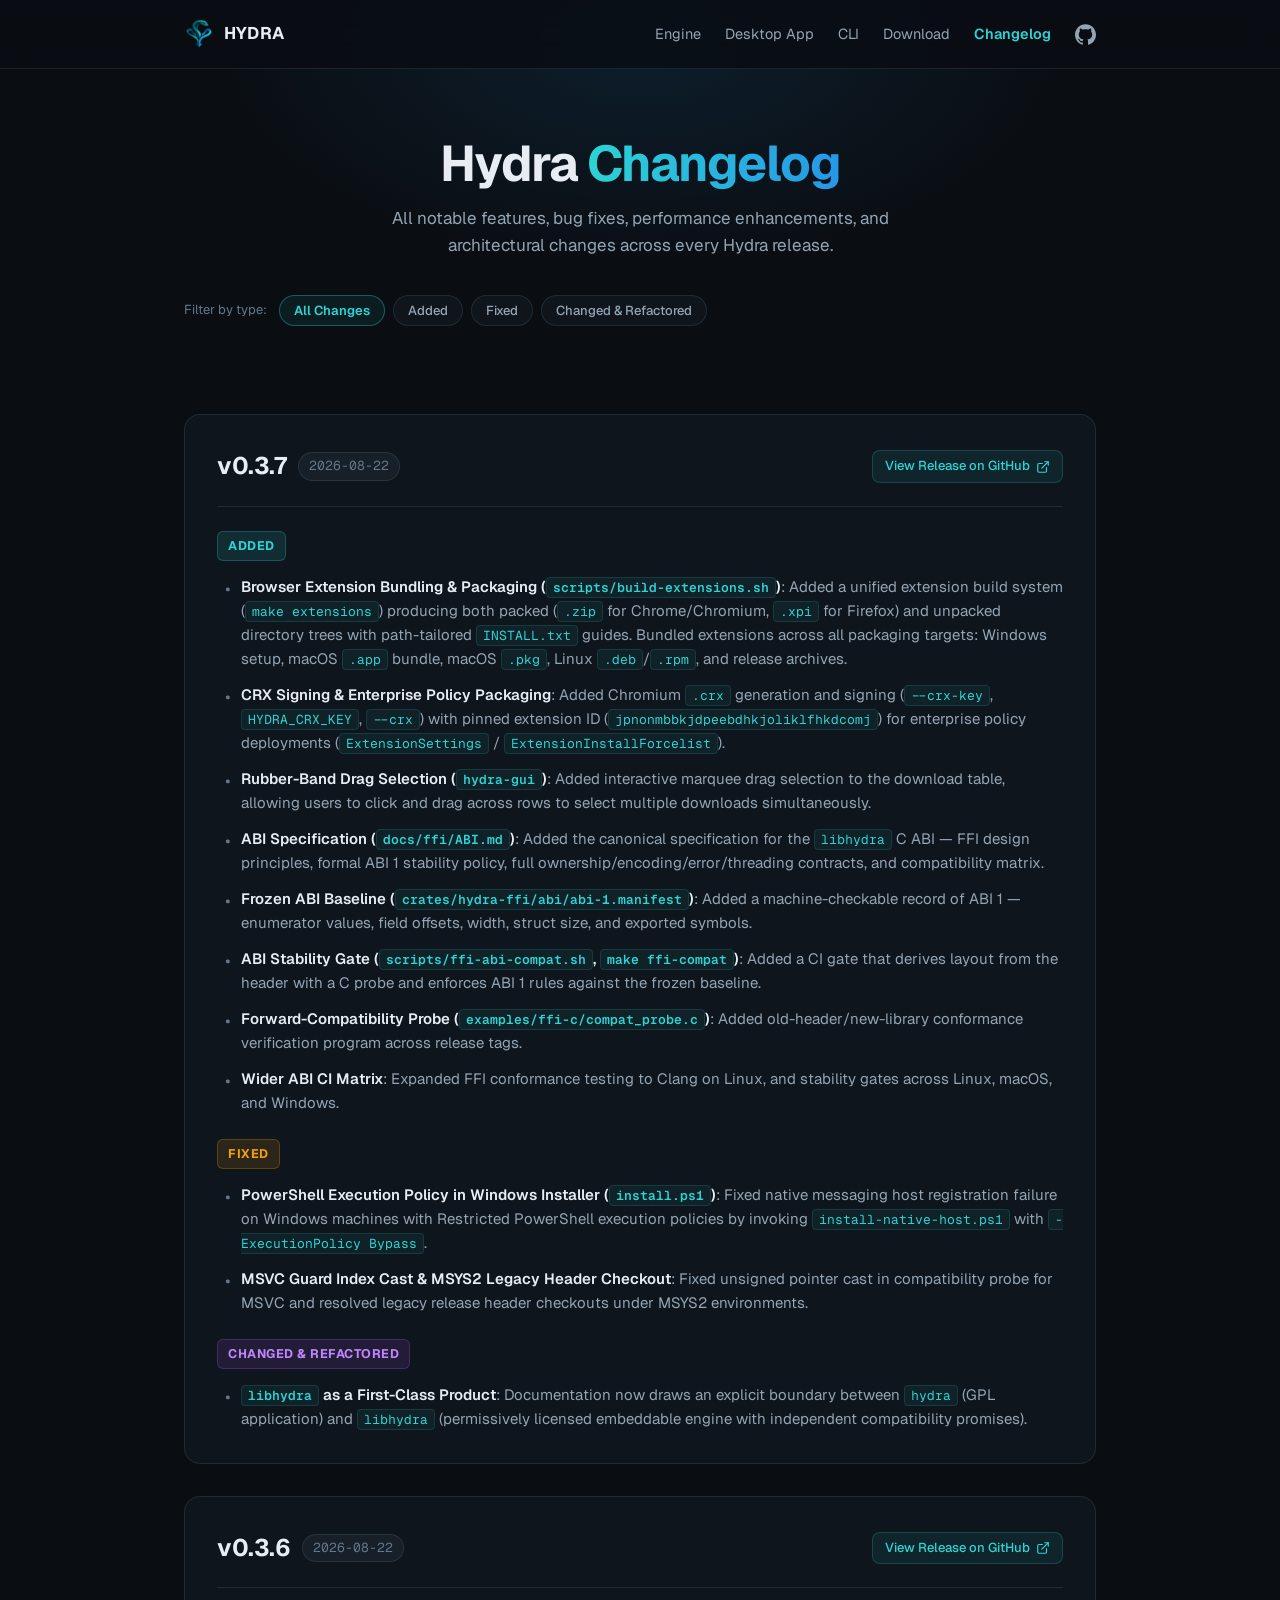
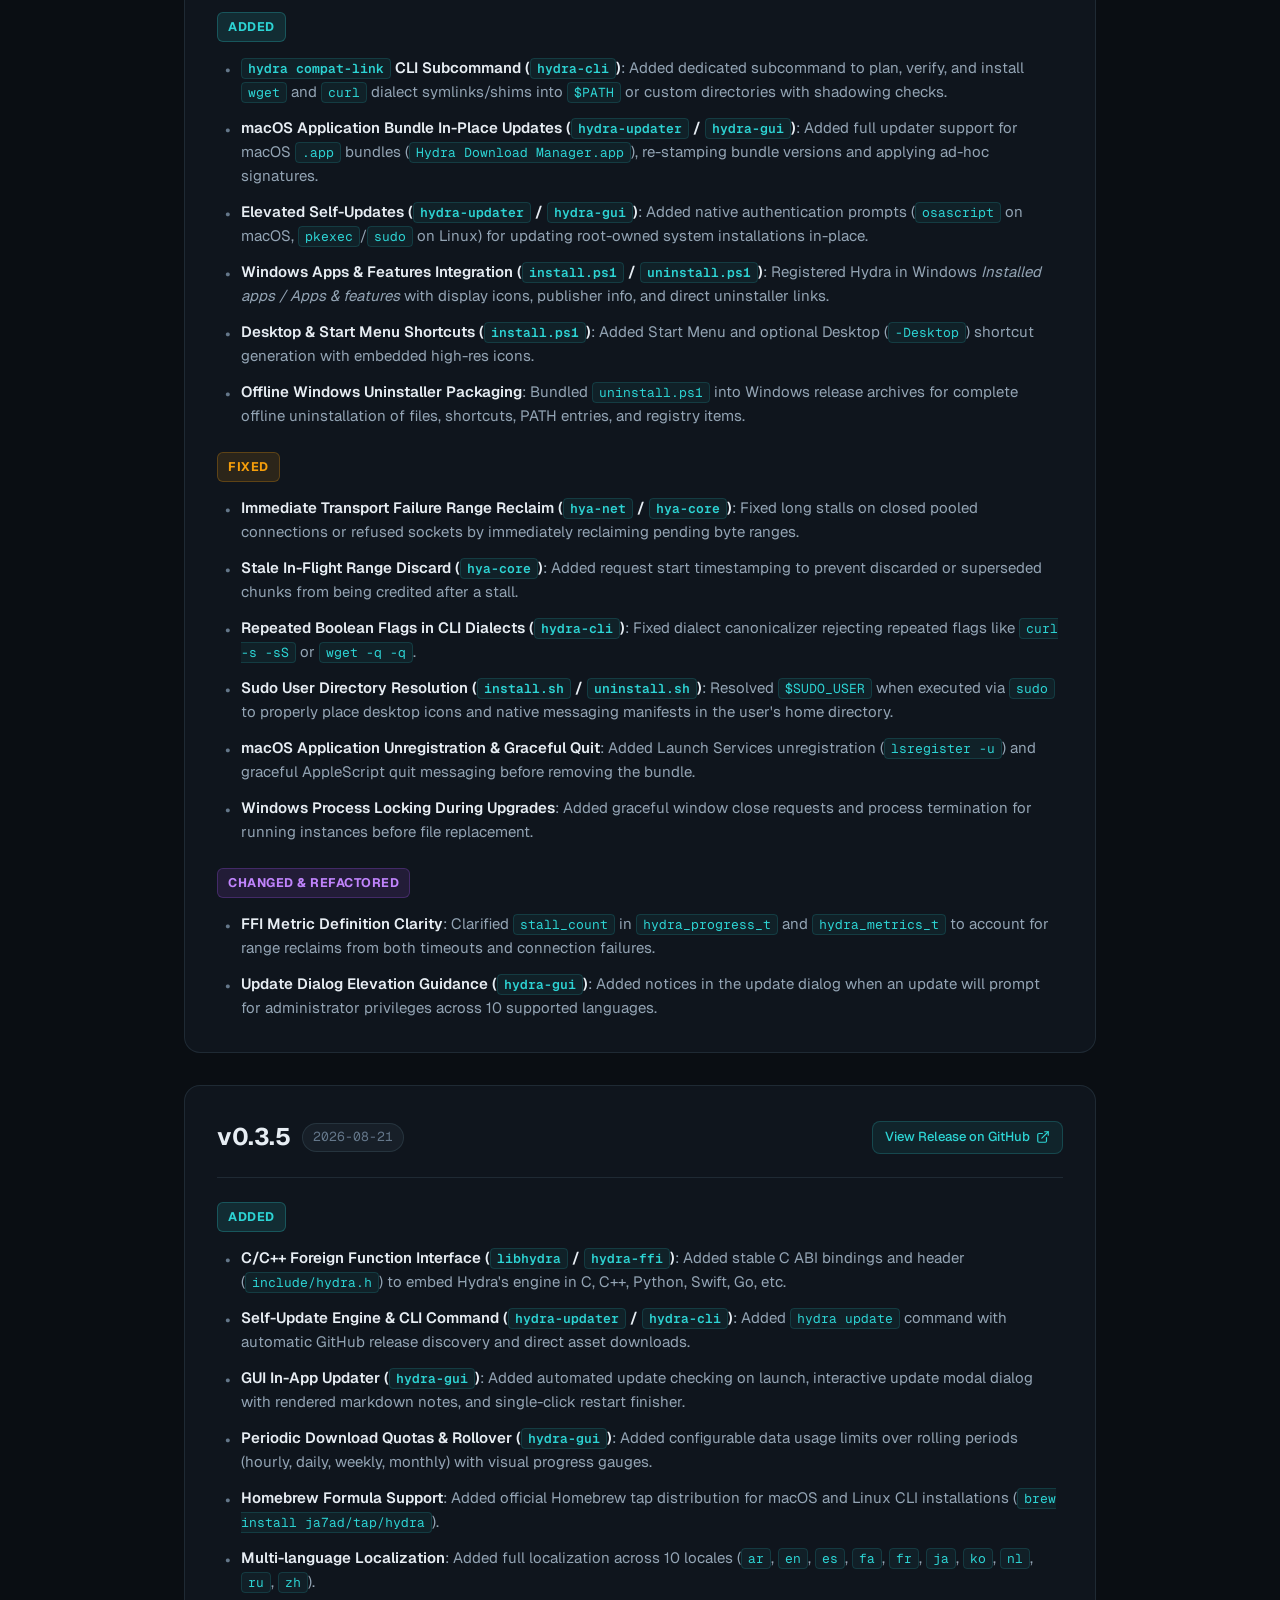
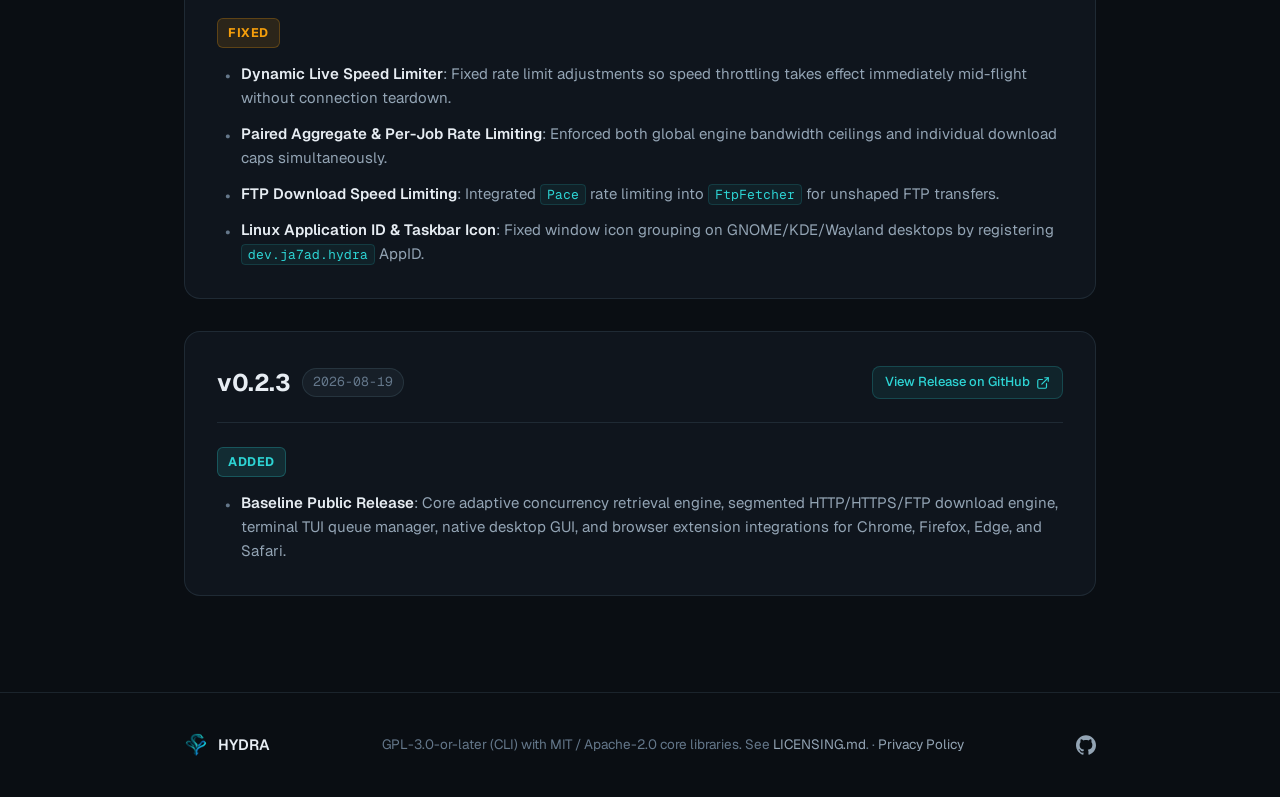
==== docs/changelog.html @ 1445d7db "feat(docs): add interactive changelog page and enhance download experience" ====
<!DOCTYPE html>
<html lang="en">
<head>
<meta charset="UTF-8">
<meta name="viewport" content="width=device-width, initial-scale=1.0">
<title>Changelog — Hydra</title>
<meta name="description" content="All notable changes, new features, bug fixes, and improvements across every Hydra release.">
<link rel="icon" type="image/png" href="logo.png">
<link rel="preconnect" href="https://fonts.googleapis.com">
<link rel="preconnect" href="https://fonts.gstatic.com" crossorigin>
<link href="https://fonts.googleapis.com/css2?family=Geist:wght@400;500;600;700&family=Geist+Mono:wght@400;500&display=swap" rel="stylesheet">
<style>
  :root {
    --bg: #0a0e13;
    --bg-raised: #0f151d;
    --line: rgba(148, 197, 222, 0.12);
    --line-strong: rgba(148, 197, 222, 0.22);
    --text: #e7edf3;
    --text-dim: #93a4b4;
    --text-faint: #64778a;
    --accent: #2dd4d4;
    --accent-ink: #06282e;
    --grad: linear-gradient(100deg, #2dd4d4, #2596e8);
    --radius: 16px;
    --font-sans: "Geist", system-ui, -apple-system, "Segoe UI", sans-serif;
    --font-mono: "Geist Mono", ui-monospace, "SF Mono", Menlo, monospace;
  }

  * { margin: 0; padding: 0; box-sizing: border-box; }
  html { scroll-behavior: smooth; }

  body {
    background: var(--bg);
    color: var(--text);
    font-family: var(--font-sans);
    font-size: 16px;
    line-height: 1.6;
    -webkit-font-smoothing: antialiased;
    overflow-x: hidden;
  }

  a { color: inherit; text-decoration: none; }

  .wrap { max-width: 960px; margin: 0 auto; padding: 0 24px; }

  /* Navigation Header */
  .nav {
    position: fixed; top: 0; left: 0; right: 0; z-index: 40;
    background: rgba(10, 14, 19, 0.85);
    backdrop-filter: blur(14px); -webkit-backdrop-filter: blur(14px);
    border-bottom: 1px solid var(--line);
  }
  .nav-inner {
    height: 68px; display: flex; align-items: center; justify-content: space-between;
  }
  .brand { display: flex; align-items: center; gap: 10px; font-weight: 700; font-size: 17px; letter-spacing: 0.01em; }
  .brand img { width: 30px; height: 30px; }
  .nav-links { display: flex; align-items: center; gap: 24px; font-size: 14.5px; color: var(--text-dim); }
  .nav-links a { transition: color 0.15s ease; }
  .nav-links a:hover, .nav-links a.active { color: var(--text); }
  .nav-links a.active { color: var(--accent); font-weight: 600; }
  .nav-gh { display: inline-flex; align-items: center; }
  .nav-gh svg { width: 21px; height: 21px; }

  /* Hero Section */
  .hero-section {
    padding: 136px 0 48px;
    position: relative;
    text-align: center;
  }
  .hero-section::before {
    content: ""; position: absolute; inset: 0; z-index: -1;
    background: radial-gradient(600px 320px at 50% 10%, rgba(37, 150, 232, 0.12), transparent 70%);
  }
  .hero-section h1 {
    font-size: clamp(34px, 4vw, 50px); font-weight: 700; letter-spacing: -0.03em; line-height: 1.1;
  }
  .hero-section h1 .grad {
    background: var(--grad);
    -webkit-background-clip: text; background-clip: text; color: transparent;
  }
  .hero-section p {
    margin-top: 14px; font-size: 17px; color: var(--text-dim); max-width: 54ch; margin-left: auto; margin-right: auto;
  }

  /* Search & Filter Toolbar */
  .toolbar {
    margin: 36px 0 40px; display: flex; flex-direction: column; gap: 16px;
  }
  .search-wrap { position: relative; width: 100%; }
  .search-wrap svg {
    position: absolute; left: 16px; top: 50%; transform: translateY(-50%);
    width: 18px; height: 18px; color: var(--text-faint); pointer-events: none;
  }
  .search-input {
    width: 100%; background: var(--bg-raised); border: 1px solid var(--line);
    border-radius: 12px; padding: 13px 16px 13px 46px; font-family: var(--font-sans);
    font-size: 15px; color: var(--text); outline: none;
    transition: border-color 0.2s ease, box-shadow 0.2s ease;
  }
  .search-input:focus {
    border-color: rgba(45, 212, 212, 0.4);
    box-shadow: 0 0 20px rgba(45, 212, 212, 0.12);
  }
  .search-input::placeholder { color: var(--text-faint); }

  .filter-row { display: flex; gap: 8px; flex-wrap: wrap; align-items: center; }
  .filter-label { font-size: 13px; color: var(--text-faint); margin-right: 4px; }
  .filter-chip {
    font-family: var(--font-sans); font-size: 13px; font-weight: 500;
    color: var(--text-dim); background: rgba(148, 197, 222, 0.04);
    border: 1px solid var(--line); border-radius: 999px; padding: 6px 14px;
    cursor: pointer; transition: all 0.15s ease;
  }
  .filter-chip:hover { color: var(--text); border-color: var(--line-strong); }
  .filter-chip.active {
    color: var(--accent); border-color: rgba(45, 212, 212, 0.35);
    background: rgba(45, 212, 212, 0.08); font-weight: 600;
  }

  /* Release Cards */
  .releases-list { display: flex; flex-direction: column; gap: 32px; padding-bottom: 96px; }

  .release-card {
    border: 1px solid var(--line); border-radius: var(--radius);
    background: var(--bg-raised); padding: 32px;
    transition: border-color 0.2s ease, box-shadow 0.2s ease;
  }
  .release-card:hover { border-color: var(--line-strong); }

  .release-header {
    display: flex; align-items: center; justify-content: space-between;
    gap: 16px; flex-wrap: wrap; padding-bottom: 20px;
    border-bottom: 1px solid var(--line);
  }
  .release-title-group { display: flex; align-items: center; gap: 12px; }
  .release-version {
    font-size: 24px; font-weight: 700; letter-spacing: -0.02em; color: var(--text);
  }
  .release-date {
    font-family: var(--font-mono); font-size: 13px; color: var(--text-faint);
    background: rgba(148, 197, 222, 0.06); border: 1px solid var(--line);
    padding: 3px 10px; border-radius: 999px;
  }
  .release-actions { display: flex; align-items: center; gap: 10px; }
  .release-link {
    display: inline-flex; align-items: center; gap: 6px;
    font-size: 13px; font-weight: 500; color: var(--accent);
    background: rgba(45, 212, 212, 0.08); border: 1px solid rgba(45, 212, 212, 0.2);
    padding: 5px 12px; border-radius: 8px; transition: all 0.15s ease;
  }
  .release-link:hover { background: rgba(45, 212, 212, 0.15); border-color: rgba(45, 212, 212, 0.35); }
  .release-link svg { width: 14px; height: 14px; }

  /* Sections inside a release */
  .change-section { margin-top: 24px; }
  .section-badge {
    display: inline-flex; align-items: center; gap: 6px;
    font-size: 12.5px; font-weight: 700; text-transform: uppercase;
    letter-spacing: 0.04em; padding: 4px 10px; border-radius: 6px; margin-bottom: 14px;
  }
  .section-badge.added {
    background: rgba(45, 212, 212, 0.12); color: #2dd4d4; border: 1px solid rgba(45, 212, 212, 0.25);
  }
  .section-badge.fixed {
    background: rgba(245, 158, 11, 0.12); color: #f59e0b; border: 1px solid rgba(245, 158, 11, 0.25);
  }
  .section-badge.changed {
    background: rgba(168, 85, 247, 0.12); color: #c084fc; border: 1px solid rgba(168, 85, 247, 0.25);
  }

  .change-list { list-style: none; display: flex; flex-direction: column; gap: 12px; padding-left: 4px; }
  .change-item {
    position: relative; padding-left: 20px; font-size: 15px; color: var(--text-dim); line-height: 1.6;
  }
  .change-item::before {
    content: "•"; position: absolute; left: 4px; top: 0; color: var(--text-faint); font-size: 18px;
  }
  .change-item strong { color: var(--text); font-weight: 600; }
  .change-item code {
    font-family: var(--font-mono); font-size: 13px; color: var(--accent);
    background: rgba(45, 212, 212, 0.06); border: 1px solid rgba(45, 212, 212, 0.15);
    padding: 1px 6px; border-radius: 4px;
  }

  /* Empty state */
  .no-results {
    display: none; text-align: center; padding: 64px 20px;
    border: 1px dashed var(--line-strong); border-radius: var(--radius);
    color: var(--text-dim);
  }
  .no-results p { margin-top: 8px; font-size: 14.5px; color: var(--text-faint); }

  /* Footer */
  footer { border-top: 1px solid var(--line); padding: 40px 0; }
  .foot {
    display: flex; align-items: center; justify-content: space-between;
    gap: 20px; flex-wrap: wrap;
  }
  .foot-brand { display: flex; align-items: center; gap: 10px; font-weight: 600; font-size: 15px; }
  .foot-brand img { width: 24px; height: 24px; }
  .foot p { font-size: 13.5px; color: var(--text-faint); }
  .foot p a { color: var(--text-dim); }
  .foot p a:hover { color: var(--accent); }
  .foot-social { display: flex; gap: 14px; }
  .foot-social a { color: var(--text-dim); display: inline-flex; transition: color 0.15s ease; }
  .foot-social a:hover { color: var(--text); }
  .foot-social svg { width: 20px; height: 20px; }

  @media (max-width: 768px) {
    .hero-section { padding: 110px 0 36px; }
    .release-card { padding: 24px 18px; }
    .release-header { align-items: flex-start; }
    .nav-links .nav-hide-sm { display: none; }
  }
</style>
</head>
<body>

<nav class="nav">
  <div class="wrap nav-inner">
    <a class="brand" href="index.html">
      <img src="logo.png" alt="Hydra logo" width="30" height="30">
      HYDRA
    </a>
    <div class="nav-links">
      <a href="index.html#engine" class="nav-hide-sm">Engine</a>
      <a href="index.html#app" class="nav-hide-sm">Desktop App</a>
      <a href="index.html#cli" class="nav-hide-sm">CLI</a>
      <a href="index.html#download">Download</a>
      <a href="changelog.html" class="active">Changelog</a>
      <a class="nav-gh" href="https://github.com/ja7ad/hydra" aria-label="Hydra on GitHub">
        <svg viewBox="0 0 24 24" fill="currentColor" aria-hidden="true"><path d="M12 .297c-6.63 0-12 5.373-12 12 0 5.303 3.438 9.8 8.205 11.385.6.113.82-.258.82-.577 0-.285-.01-1.04-.015-2.04-3.338.724-4.042-1.61-4.042-1.61C4.422 18.07 3.633 17.7 3.633 17.7c-1.087-.744.084-.729.084-.729 1.205.084 1.838 1.236 1.838 1.236 1.07 1.835 2.809 1.305 3.495.998.108-.776.417-1.305.76-1.605-2.665-.3-5.466-1.332-5.466-5.93 0-1.31.465-2.38 1.235-3.22-.135-.303-.54-1.523.105-3.176 0 0 1.005-.322 3.3 1.23.96-.267 1.98-.399 3-.405 1.02.006 2.04.138 3 .405 2.28-1.552 3.285-1.23 3.285-1.23.645 1.653.24 2.873.12 3.176.765.84 1.23 1.91 1.23 3.22 0 4.61-2.805 5.625-5.475 5.92.42.36.81 1.096.81 2.22 0 1.606-.015 2.896-.015 3.286 0 .315.21.69.825.57C20.565 22.092 24 17.592 24 12.297c0-6.627-5.373-12-12-12"/></svg>
      </a>
    </div>
  </div>
</nav>

<div class="wrap">
  <section class="hero-section">
    <h1>Hydra <span class="grad">Changelog</span></h1>
    <p>All notable features, bug fixes, performance enhancements, and architectural changes across every Hydra release.</p>

    <div class="toolbar">
      <div class="filter-row">
        <span class="filter-label">Filter by type:</span>
        <button class="filter-chip active" data-type="all">All Changes</button>
        <button class="filter-chip" data-type="added">Added</button>
        <button class="filter-chip" data-type="fixed">Fixed</button>
        <button class="filter-chip" data-type="changed">Changed &amp; Refactored</button>
      </div>
    </div>
  </section>

  <main class="releases-list" id="releases-container">
    <!-- Version 0.3.7 -->
    <article class="release-card" id="v0.3.7" data-version="0.3.7">
      <div class="release-header">
        <div class="release-title-group">
          <h2 class="release-version">v0.3.7</h2>
          <span class="release-date">2026-08-22</span>
        </div>
        <div class="release-actions">
          <a class="release-link" href="https://github.com/ja7ad/hydra/releases/tag/v0.3.7" target="_blank" rel="noopener">
            View Release on GitHub
            <svg viewBox="0 0 24 24" fill="none" stroke="currentColor" stroke-width="2" stroke-linecap="round" stroke-linejoin="round"><path d="M18 13v6a2 2 0 0 1-2 2H5a2 2 0 0 1-2-2V8a2 2 0 0 1 2-2h6"/><polyline points="15 3 21 3 21 9"/><line x1="10" y1="14" x2="21" y2="3"/></svg>
          </a>
        </div>
      </div>

      <div class="change-section" data-category="added">
        <span class="section-badge added">Added</span>
        <ul class="change-list">
          <li class="change-item"><strong>Browser Extension Bundling &amp; Packaging (<code>scripts/build-extensions.sh</code>)</strong>: Added a unified extension build system (<code>make extensions</code>) producing both packed (<code>.zip</code> for Chrome/Chromium, <code>.xpi</code> for Firefox) and unpacked directory trees with path-tailored <code>INSTALL.txt</code> guides. Bundled extensions across all packaging targets: Windows setup, macOS <code>.app</code> bundle, macOS <code>.pkg</code>, Linux <code>.deb</code>/<code>.rpm</code>, and release archives.</li>
          <li class="change-item"><strong>CRX Signing &amp; Enterprise Policy Packaging</strong>: Added Chromium <code>.crx</code> generation and signing (<code>--crx-key</code>, <code>HYDRA_CRX_KEY</code>, <code>--crx</code>) with pinned extension ID (<code>jpnonmbbkjdpeebdhkjoliklfhkdcomj</code>) for enterprise policy deployments (<code>ExtensionSettings</code> / <code>ExtensionInstallForcelist</code>).</li>
          <li class="change-item"><strong>Rubber-Band Drag Selection (<code>hydra-gui</code>)</strong>: Added interactive marquee drag selection to the download table, allowing users to click and drag across rows to select multiple downloads simultaneously.</li>
          <li class="change-item"><strong>ABI Specification (<code>docs/ffi/ABI.md</code>)</strong>: Added the canonical specification for the <code>libhydra</code> C ABI — FFI design principles, formal ABI 1 stability policy, full ownership/encoding/error/threading contracts, and compatibility matrix.</li>
          <li class="change-item"><strong>Frozen ABI Baseline (<code>crates/hydra-ffi/abi/abi-1.manifest</code>)</strong>: Added a machine-checkable record of ABI 1 — enumerator values, field offsets, width, struct size, and exported symbols.</li>
          <li class="change-item"><strong>ABI Stability Gate (<code>scripts/ffi-abi-compat.sh</code>, <code>make ffi-compat</code>)</strong>: Added a CI gate that derives layout from the header with a C probe and enforces ABI 1 rules against the frozen baseline.</li>
          <li class="change-item"><strong>Forward-Compatibility Probe (<code>examples/ffi-c/compat_probe.c</code>)</strong>: Added old-header/new-library conformance verification program across release tags.</li>
          <li class="change-item"><strong>Wider ABI CI Matrix</strong>: Expanded FFI conformance testing to Clang on Linux, and stability gates across Linux, macOS, and Windows.</li>
        </ul>
      </div>

      <div class="change-section" data-category="fixed">
        <span class="section-badge fixed">Fixed</span>
        <ul class="change-list">
          <li class="change-item"><strong>PowerShell Execution Policy in Windows Installer (<code>install.ps1</code>)</strong>: Fixed native messaging host registration failure on Windows machines with Restricted PowerShell execution policies by invoking <code>install-native-host.ps1</code> with <code>-ExecutionPolicy Bypass</code>.</li>
          <li class="change-item"><strong>MSVC Guard Index Cast &amp; MSYS2 Legacy Header Checkout</strong>: Fixed unsigned pointer cast in compatibility probe for MSVC and resolved legacy release header checkouts under MSYS2 environments.</li>
        </ul>
      </div>

      <div class="change-section" data-category="changed">
        <span class="section-badge changed">Changed &amp; Refactored</span>
        <ul class="change-list">
          <li class="change-item"><strong><code>libhydra</code> as a First-Class Product</strong>: Documentation now draws an explicit boundary between <code>hydra</code> (GPL application) and <code>libhydra</code> (permissively licensed embeddable engine with independent compatibility promises).</li>
        </ul>
      </div>
    </article>

    <!-- Version 0.3.6 -->
    <article class="release-card" id="v0.3.6" data-version="0.3.6">
      <div class="release-header">
        <div class="release-title-group">
          <h2 class="release-version">v0.3.6</h2>
          <span class="release-date">2026-08-22</span>
        </div>
        <div class="release-actions">
          <a class="release-link" href="https://github.com/ja7ad/hydra/releases/tag/v0.3.6" target="_blank" rel="noopener">
            View Release on GitHub
            <svg viewBox="0 0 24 24" fill="none" stroke="currentColor" stroke-width="2" stroke-linecap="round" stroke-linejoin="round"><path d="M18 13v6a2 2 0 0 1-2 2H5a2 2 0 0 1-2-2V8a2 2 0 0 1 2-2h6"/><polyline points="15 3 21 3 21 9"/><line x1="10" y1="14" x2="21" y2="3"/></svg>
          </a>
        </div>
      </div>

      <div class="change-section" data-category="added">
        <span class="section-badge added">Added</span>
        <ul class="change-list">
          <li class="change-item"><strong><code>hydra compat-link</code> CLI Subcommand (<code>hydra-cli</code>)</strong>: Added dedicated subcommand to plan, verify, and install <code>wget</code> and <code>curl</code> dialect symlinks/shims into <code>$PATH</code> or custom directories with shadowing checks.</li>
          <li class="change-item"><strong>macOS Application Bundle In-Place Updates (<code>hydra-updater</code> / <code>hydra-gui</code>)</strong>: Added full updater support for macOS <code>.app</code> bundles (<code>Hydra Download Manager.app</code>), re-stamping bundle versions and applying ad-hoc signatures.</li>
          <li class="change-item"><strong>Elevated Self-Updates (<code>hydra-updater</code> / <code>hydra-gui</code>)</strong>: Added native authentication prompts (<code>osascript</code> on macOS, <code>pkexec</code>/<code>sudo</code> on Linux) for updating root-owned system installations in-place.</li>
          <li class="change-item"><strong>Windows Apps &amp; Features Integration (<code>install.ps1</code> / <code>uninstall.ps1</code>)</strong>: Registered Hydra in Windows <i>Installed apps / Apps &amp; features</i> with display icons, publisher info, and direct uninstaller links.</li>
          <li class="change-item"><strong>Desktop &amp; Start Menu Shortcuts (<code>install.ps1</code>)</strong>: Added Start Menu and optional Desktop (<code>-Desktop</code>) shortcut generation with embedded high-res icons.</li>
          <li class="change-item"><strong>Offline Windows Uninstaller Packaging</strong>: Bundled <code>uninstall.ps1</code> into Windows release archives for complete offline uninstallation of files, shortcuts, PATH entries, and registry items.</li>
        </ul>
      </div>

      <div class="change-section" data-category="fixed">
        <span class="section-badge fixed">Fixed</span>
        <ul class="change-list">
          <li class="change-item"><strong>Immediate Transport Failure Range Reclaim (<code>hya-net</code> / <code>hya-core</code>)</strong>: Fixed long stalls on closed pooled connections or refused sockets by immediately reclaiming pending byte ranges.</li>
          <li class="change-item"><strong>Stale In-Flight Range Discard (<code>hya-core</code>)</strong>: Added request start timestamping to prevent discarded or superseded chunks from being credited after a stall.</li>
          <li class="change-item"><strong>Repeated Boolean Flags in CLI Dialects (<code>hydra-cli</code>)</strong>: Fixed dialect canonicalizer rejecting repeated flags like <code>curl -s -sS</code> or <code>wget -q -q</code>.</li>
          <li class="change-item"><strong>Sudo User Directory Resolution (<code>install.sh</code> / <code>uninstall.sh</code>)</strong>: Resolved <code>$SUDO_USER</code> when executed via <code>sudo</code> to properly place desktop icons and native messaging manifests in the user's home directory.</li>
          <li class="change-item"><strong>macOS Application Unregistration &amp; Graceful Quit</strong>: Added Launch Services unregistration (<code>lsregister -u</code>) and graceful AppleScript quit messaging before removing the bundle.</li>
          <li class="change-item"><strong>Windows Process Locking During Upgrades</strong>: Added graceful window close requests and process termination for running instances before file replacement.</li>
        </ul>
      </div>

      <div class="change-section" data-category="changed">
        <span class="section-badge changed">Changed &amp; Refactored</span>
        <ul class="change-list">
          <li class="change-item"><strong>FFI Metric Definition Clarity</strong>: Clarified <code>stall_count</code> in <code>hydra_progress_t</code> and <code>hydra_metrics_t</code> to account for range reclaims from both timeouts and connection failures.</li>
          <li class="change-item"><strong>Update Dialog Elevation Guidance (<code>hydra-gui</code>)</strong>: Added notices in the update dialog when an update will prompt for administrator privileges across 10 supported languages.</li>
        </ul>
      </div>
    </article>

    <!-- Version 0.3.5 -->
    <article class="release-card" id="v0.3.5" data-version="0.3.5">
      <div class="release-header">
        <div class="release-title-group">
          <h2 class="release-version">v0.3.5</h2>
          <span class="release-date">2026-08-21</span>
        </div>
        <div class="release-actions">
          <a class="release-link" href="https://github.com/ja7ad/hydra/releases/tag/v0.3.5" target="_blank" rel="noopener">
            View Release on GitHub
            <svg viewBox="0 0 24 24" fill="none" stroke="currentColor" stroke-width="2" stroke-linecap="round" stroke-linejoin="round"><path d="M18 13v6a2 2 0 0 1-2 2H5a2 2 0 0 1-2-2V8a2 2 0 0 1 2-2h6"/><polyline points="15 3 21 3 21 9"/><line x1="10" y1="14" x2="21" y2="3"/></svg>
          </a>
        </div>
      </div>

      <div class="change-section" data-category="added">
        <span class="section-badge added">Added</span>
        <ul class="change-list">
          <li class="change-item"><strong>C/C++ Foreign Function Interface (<code>libhydra</code> / <code>hydra-ffi</code>)</strong>: Added stable C ABI bindings and header (<code>include/hydra.h</code>) to embed Hydra's engine in C, C++, Python, Swift, Go, etc.</li>
          <li class="change-item"><strong>Self-Update Engine &amp; CLI Command (<code>hydra-updater</code> / <code>hydra-cli</code>)</strong>: Added <code>hydra update</code> command with automatic GitHub release discovery and direct asset downloads.</li>
          <li class="change-item"><strong>GUI In-App Updater (<code>hydra-gui</code>)</strong>: Added automated update checking on launch, interactive update modal dialog with rendered markdown notes, and single-click restart finisher.</li>
          <li class="change-item"><strong>Periodic Download Quotas &amp; Rollover (<code>hydra-gui</code>)</strong>: Added configurable data usage limits over rolling periods (hourly, daily, weekly, monthly) with visual progress gauges.</li>
          <li class="change-item"><strong>Homebrew Formula Support</strong>: Added official Homebrew tap distribution for macOS and Linux CLI installations (<code>brew install ja7ad/tap/hydra</code>).</li>
          <li class="change-item"><strong>Multi-language Localization</strong>: Added full localization across 10 locales (<code>ar</code>, <code>en</code>, <code>es</code>, <code>fa</code>, <code>fr</code>, <code>ja</code>, <code>ko</code>, <code>nl</code>, <code>ru</code>, <code>zh</code>).</li>
        </ul>
      </div>

      <div class="change-section" data-category="fixed">
        <span class="section-badge fixed">Fixed</span>
        <ul class="change-list">
          <li class="change-item"><strong>Dynamic Live Speed Limiter</strong>: Fixed rate limit adjustments so speed throttling takes effect immediately mid-flight without connection teardown.</li>
          <li class="change-item"><strong>Paired Aggregate &amp; Per-Job Rate Limiting</strong>: Enforced both global engine bandwidth ceilings and individual download caps simultaneously.</li>
          <li class="change-item"><strong>FTP Download Speed Limiting</strong>: Integrated <code>Pace</code> rate limiting into <code>FtpFetcher</code> for unshaped FTP transfers.</li>
          <li class="change-item"><strong>Linux Application ID &amp; Taskbar Icon</strong>: Fixed window icon grouping on GNOME/KDE/Wayland desktops by registering <code>dev.ja7ad.hydra</code> AppID.</li>
        </ul>
      </div>
    </article>

    <!-- Version 0.2.3 -->
    <article class="release-card" id="v0.2.3" data-version="0.2.3">
      <div class="release-header">
        <div class="release-title-group">
          <h2 class="release-version">v0.2.3</h2>
          <span class="release-date">2026-08-19</span>
        </div>
        <div class="release-actions">
          <a class="release-link" href="https://github.com/ja7ad/hydra/releases/tag/v0.2.3" target="_blank" rel="noopener">
            View Release on GitHub
            <svg viewBox="0 0 24 24" fill="none" stroke="currentColor" stroke-width="2" stroke-linecap="round" stroke-linejoin="round"><path d="M18 13v6a2 2 0 0 1-2 2H5a2 2 0 0 1-2-2V8a2 2 0 0 1 2-2h6"/><polyline points="15 3 21 3 21 9"/><line x1="10" y1="14" x2="21" y2="3"/></svg>
          </a>
        </div>
      </div>

      <div class="change-section" data-category="added">
        <span class="section-badge added">Added</span>
        <ul class="change-list">
          <li class="change-item"><strong>Baseline Public Release</strong>: Core adaptive concurrency retrieval engine, segmented HTTP/HTTPS/FTP download engine, terminal TUI queue manager, native desktop GUI, and browser extension integrations for Chrome, Firefox, Edge, and Safari.</li>
        </ul>
      </div>
    </article>

    <div class="no-results" id="no-results">
      <h3>No matching changes found</h3>
      <p>Try adjusting your search query or type filter.</p>
    </div>
  </main>
</div>

<footer>
  <div class="wrap foot">
    <a class="foot-brand" href="index.html">
      <img src="logo.png" alt="" width="24" height="24">
      HYDRA
    </a>
    <p>GPL-3.0-or-later (CLI) with MIT / Apache-2.0 core libraries. See <a href="https://github.com/ja7ad/hydra/blob/main/LICENSING.md">LICENSING.md</a>. · <a href="privacy.html">Privacy Policy</a></p>
    <div class="foot-social">
      <a href="https://github.com/ja7ad/hydra" aria-label="Hydra on GitHub">
        <svg viewBox="0 0 24 24" fill="currentColor" aria-hidden="true"><path d="M12 .297c-6.63 0-12 5.373-12 12 0 5.303 3.438 9.8 8.205 11.385.6.113.82-.258.82-.577 0-.285-.01-1.04-.015-2.04-3.338.724-4.042-1.61-4.042-1.61C4.422 18.07 3.633 17.7 3.633 17.7c-1.087-.744.084-.729.084-.729 1.205.084 1.838 1.236 1.838 1.236 1.07 1.835 2.809 1.305 3.495.998.108-.776.417-1.305.76-1.605-2.665-.3-5.466-1.332-5.466-5.93 0-1.31.465-2.38 1.235-3.22-.135-.303-.54-1.523.105-3.176 0 0 1.005-.322 3.3 1.23.96-.267 1.98-.399 3-.405 1.02.006 2.04.138 3 .405 2.28-1.552 3.285-1.23 3.285-1.23.645 1.653.24 2.873.12 3.176.765.84 1.23 1.91 1.23 3.22 0 4.61-2.805 5.625-5.475 5.92.42.36.81 1.096.81 2.22 0 1.606-.015 2.896-.015 3.286 0 .315.21.69.825.57C20.565 22.092 24 17.592 24 12.297c0-6.627-5.373-12-12-12"/></svg>
      </a>
    </div>
  </div>
</footer>

<script>
  // Category Filtering
  (() => {
    const filterChips = document.querySelectorAll(".filter-chip");
    const cards = document.querySelectorAll(".release-card");
    const noResults = document.getElementById("no-results");

    filterChips.forEach(chip => {
      chip.addEventListener("click", () => {
        filterChips.forEach(c => c.classList.remove("active"));
        chip.classList.add("active");
        const type = chip.dataset.type;
        let visibleCount = 0;

        cards.forEach(card => {
          const sections = card.querySelectorAll(".change-section");
          let hasVisibleSection = false;

          sections.forEach(s => {
            if (type === "all" || s.dataset.category === type) {
              s.style.display = "";
              hasVisibleSection = true;
            } else {
              s.style.display = "none";
            }
          });

          if (hasVisibleSection) {
            card.style.display = "";
            visibleCount++;
          } else {
            card.style.display = "none";
          }
        });

        if (noResults) {
          noResults.style.display = visibleCount === 0 ? "block" : "none";
        }
      });
    });
  })();

  // Optional: Dynamic Markdown fetch if served over HTTP/HTTPS
  (async () => {
    try {
      const res = await fetch("../CHANGELOG.md");
      if (!res.ok) return;
      const text = await res.text();
    } catch (_) { }
  })();
</script>

</body>
</html>
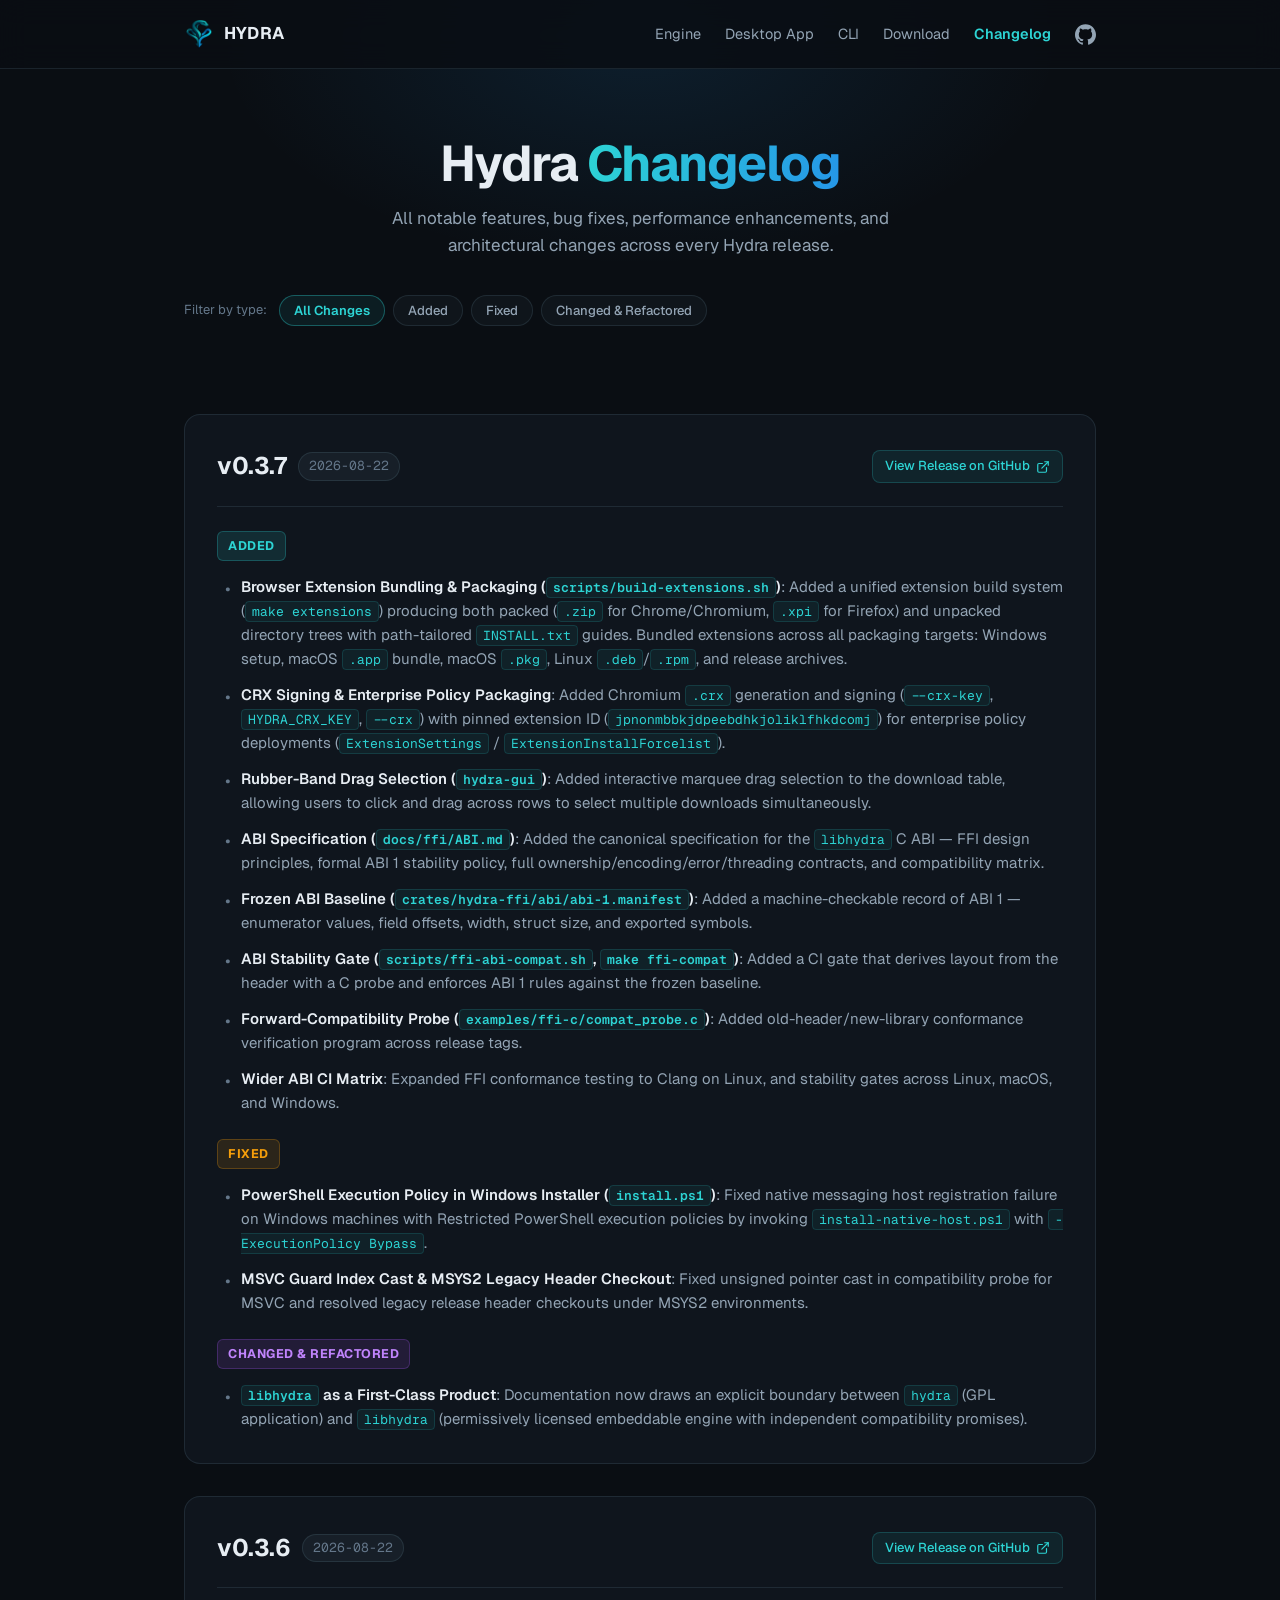
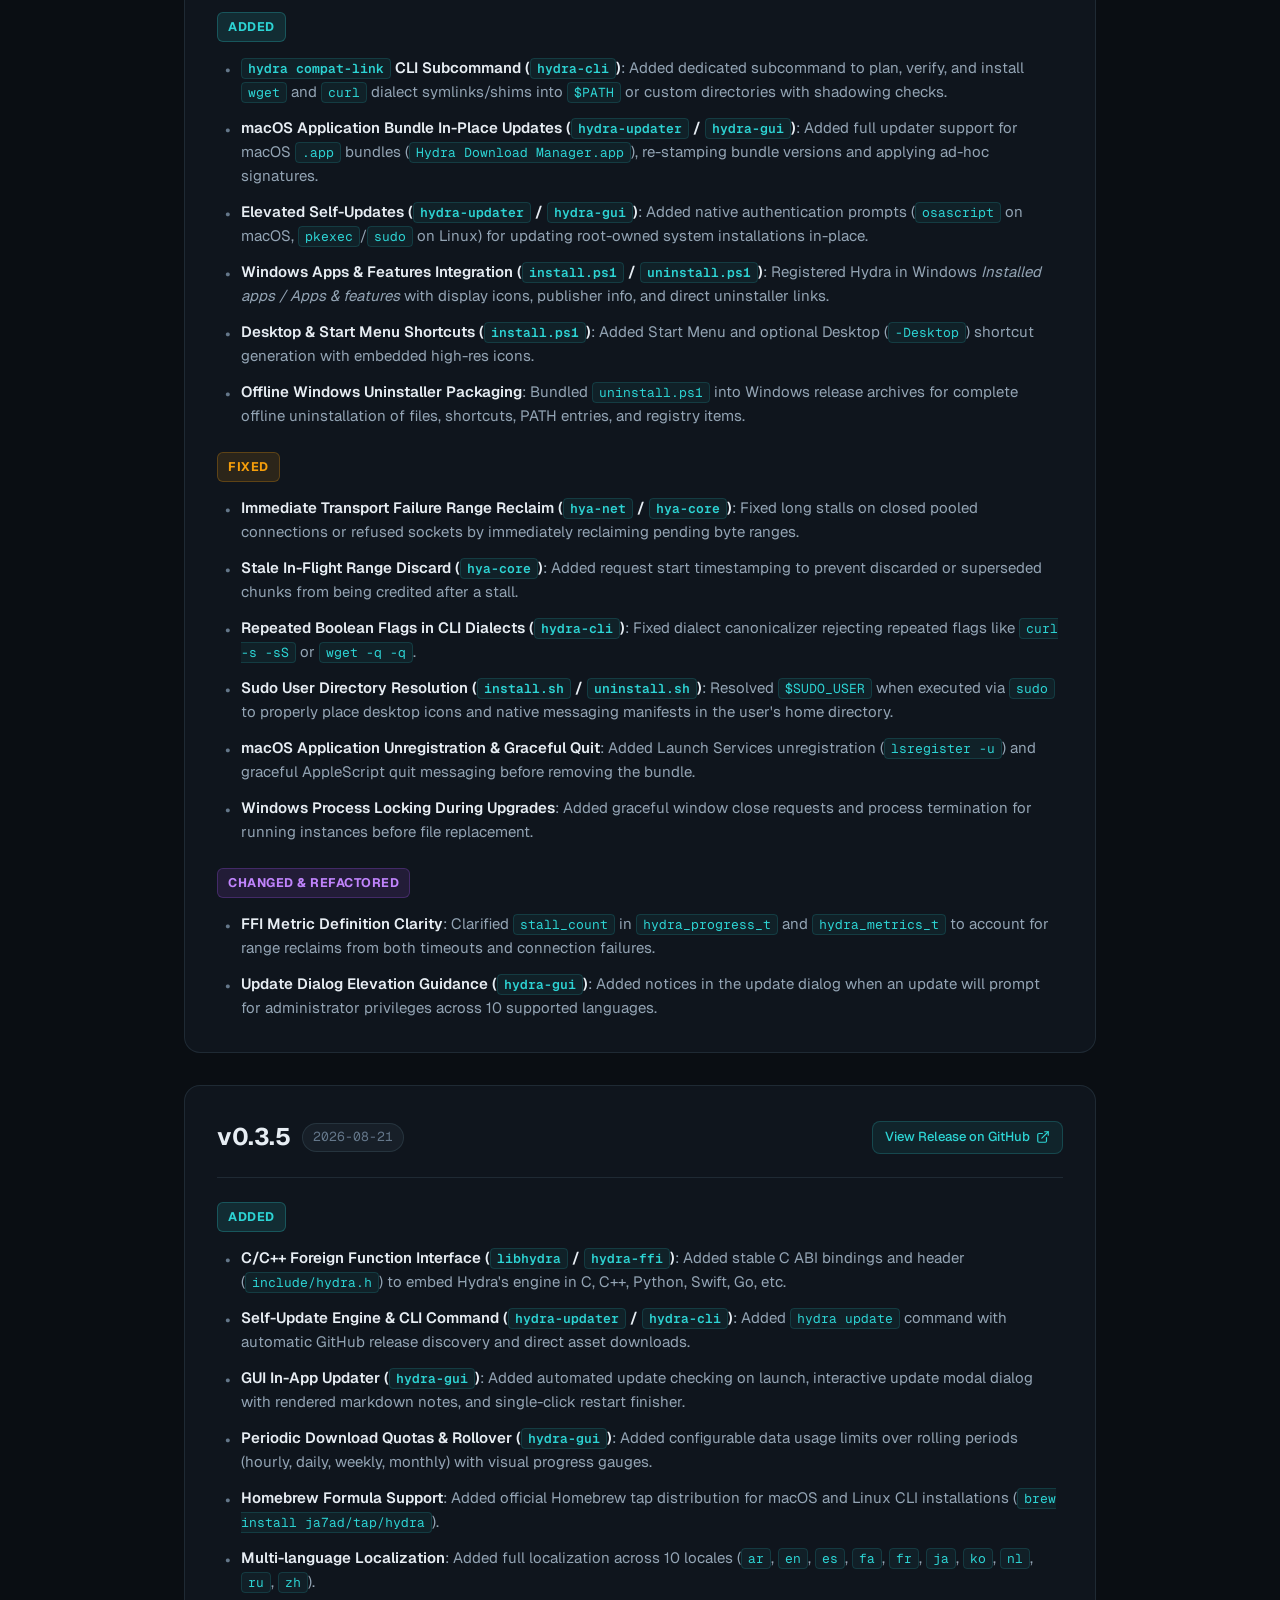
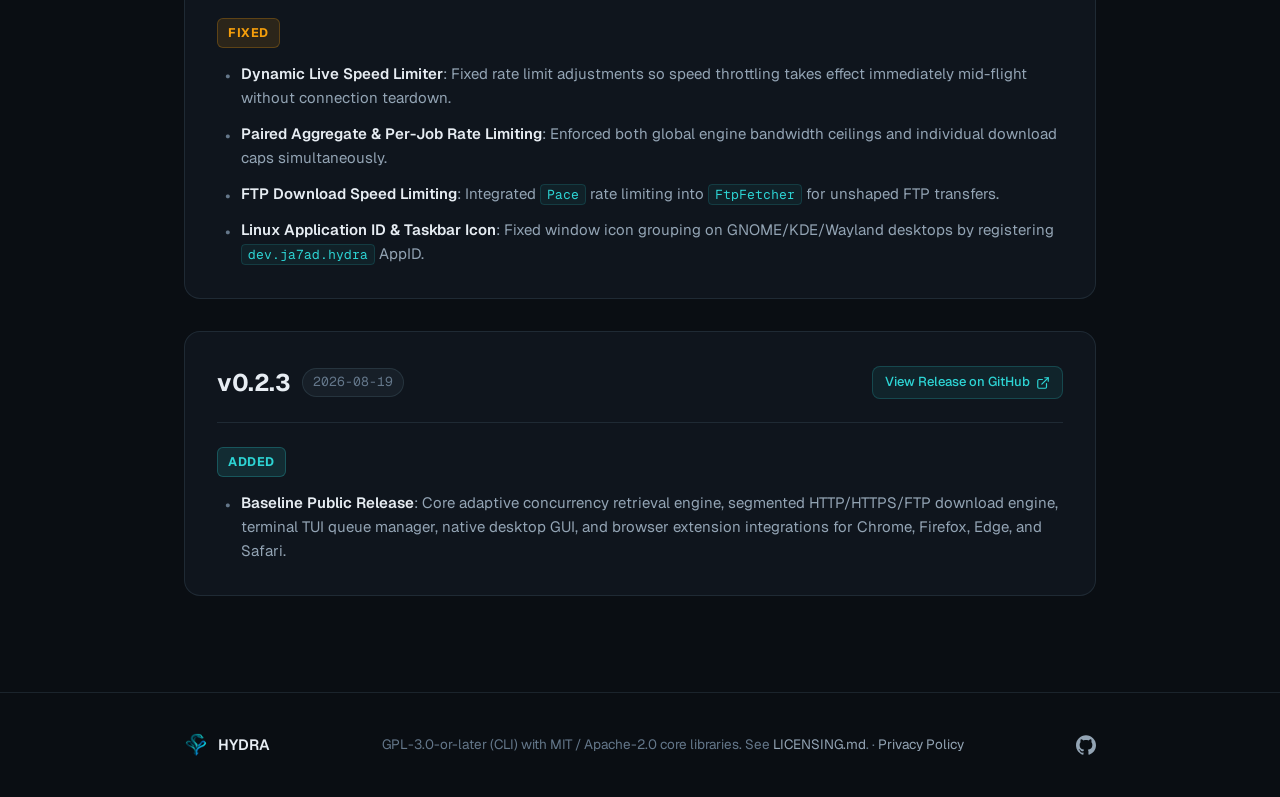
==== commit d3d3242b: "docs: update SEO metadata, sitemap and robots.txt" ====
--- a/docs/changelog.html
+++ b/docs/changelog.html
@@ -3,9 +3,16 @@
 <head>
 <meta charset="UTF-8">
 <meta name="viewport" content="width=device-width, initial-scale=1.0">
-<title>Changelog — Hydra</title>
-<meta name="description" content="All notable changes, new features, bug fixes, and improvements across every Hydra release.">
+<title>Changelog — Hydra Download Manager (HDM)</title>
+<meta name="description" content="All notable changes, new features, bug fixes, and improvements across every Hydra Download Manager (HDM) release.">
+<link rel="canonical" href="https://hydra.javad.dev/changelog.html">
 <link rel="icon" type="image/png" href="logo.png">
+<meta property="og:title" content="Changelog — Hydra Download Manager (HDM)">
+<meta property="og:description" content="All notable changes, new features, bug fixes, and improvements across every Hydra Download Manager (HDM) release.">
+<meta property="og:image" content="https://hydra.javad.dev/img/screenshot.jpg">
+<meta property="og:url" content="https://hydra.javad.dev/changelog.html">
+<meta property="og:type" content="website">
+<meta property="og:site_name" content="Hydra Download Manager">
 <link rel="preconnect" href="https://fonts.googleapis.com">
 <link rel="preconnect" href="https://fonts.gstatic.com" crossorigin>
 <link href="https://fonts.googleapis.com/css2?family=Geist:wght@400;500;600;700&family=Geist+Mono:wght@400;500&display=swap" rel="stylesheet">
@@ -62,6 +69,24 @@
   .nav-gh { display: inline-flex; align-items: center; }
   .nav-gh svg { width: 21px; height: 21px; }
 
+  .nav-toggle {
+    display: none;
+    background: transparent;
+    border: 1px solid var(--line);
+    border-radius: 8px;
+    color: var(--text);
+    padding: 6px;
+    cursor: pointer;
+    align-items: center;
+    justify-content: center;
+    transition: background 0.15s ease, border-color 0.15s ease;
+  }
+  .nav-toggle:hover {
+    background: rgba(148, 197, 222, 0.08);
+    border-color: var(--line-strong);
+  }
+  .nav-toggle svg { width: 22px; height: 22px; }
+
   /* Hero Section */
   .hero-section {
     padding: 136px 0 48px;
@@ -208,10 +233,53 @@
   .foot-social svg { width: 20px; height: 20px; }
 
   @media (max-width: 768px) {
+    .nav-toggle { display: flex; }
+    .nav-links {
+      display: none;
+      position: absolute;
+      top: 68px;
+      left: 0;
+      right: 0;
+      background: rgba(10, 14, 19, 0.96);
+      backdrop-filter: blur(20px);
+      -webkit-backdrop-filter: blur(20px);
+      border-bottom: 1px solid var(--line-strong);
+      flex-direction: column;
+      align-items: stretch;
+      padding: 16px 24px 24px;
+      gap: 12px;
+      box-shadow: 0 20px 40px rgba(0, 0, 0, 0.6);
+    }
+    .nav-links.open { display: flex; }
+    .nav-links a {
+      font-size: 15.5px;
+      padding: 10px 0;
+      border-bottom: 1px solid rgba(148, 197, 222, 0.08);
+      display: flex;
+      align-items: center;
+      justify-content: space-between;
+    }
+    .nav-links a:last-child { border-bottom: none; }
+    .nav-gh { justify-content: flex-start; gap: 8px; }
+    .nav-gh::after { content: "GitHub Repository"; font-weight: 500; font-size: 15px; }
+
     .hero-section { padding: 110px 0 36px; }
+    .hero-section h1 { font-size: clamp(28px, 7vw, 42px); }
     .release-card { padding: 24px 18px; }
-    .release-header { align-items: flex-start; }
-    .nav-links .nav-hide-sm { display: none; }
+    .release-header { flex-direction: column; align-items: flex-start; gap: 12px; }
+    .release-actions { width: 100%; }
+    .release-link { width: 100%; justify-content: center; padding: 8px 14px; }
+    .change-item { font-size: 14px; word-break: break-word; overflow-wrap: anywhere; }
+    .change-item code { word-break: break-all; }
+  }
+
+  @media (max-width: 540px) {
+    .wrap { padding: 0 16px; }
+    .toolbar { margin: 24px 0 28px; }
+    .filter-row { gap: 6px; }
+    .filter-chip { padding: 5px 10px; font-size: 12px; }
+    .release-version { font-size: 20px; }
+    .release-date { font-size: 12px; }
   }
 </style>
 </head>
@@ -223,16 +291,22 @@
       <img src="logo.png" alt="Hydra logo" width="30" height="30">
       HYDRA
     </a>
-    <div class="nav-links">
-      <a href="index.html#engine" class="nav-hide-sm">Engine</a>
-      <a href="index.html#app" class="nav-hide-sm">Desktop App</a>
-      <a href="index.html#cli" class="nav-hide-sm">CLI</a>
+    <div class="nav-links" id="nav-links">
+      <a href="index.html#engine">Engine</a>
+      <a href="index.html#app">Desktop App</a>
+      <a href="index.html#cli">CLI</a>
       <a href="index.html#download">Download</a>
       <a href="changelog.html" class="active">Changelog</a>
       <a class="nav-gh" href="https://github.com/ja7ad/hydra" aria-label="Hydra on GitHub">
         <svg viewBox="0 0 24 24" fill="currentColor" aria-hidden="true"><path d="M12 .297c-6.63 0-12 5.373-12 12 0 5.303 3.438 9.8 8.205 11.385.6.113.82-.258.82-.577 0-.285-.01-1.04-.015-2.04-3.338.724-4.042-1.61-4.042-1.61C4.422 18.07 3.633 17.7 3.633 17.7c-1.087-.744.084-.729.084-.729 1.205.084 1.838 1.236 1.838 1.236 1.07 1.835 2.809 1.305 3.495.998.108-.776.417-1.305.76-1.605-2.665-.3-5.466-1.332-5.466-5.93 0-1.31.465-2.38 1.235-3.22-.135-.303-.54-1.523.105-3.176 0 0 1.005-.322 3.3 1.23.96-.267 1.98-.399 3-.405 1.02.006 2.04.138 3 .405 2.28-1.552 3.285-1.23 3.285-1.23.645 1.653.24 2.873.12 3.176.765.84 1.23 1.91 1.23 3.22 0 4.61-2.805 5.625-5.475 5.92.42.36.81 1.096.81 2.22 0 1.606-.015 2.896-.015 3.286 0 .315.21.69.825.57C20.565 22.092 24 17.592 24 12.297c0-6.627-5.373-12-12-12"/></svg>
       </a>
     </div>
+    <button class="nav-toggle" id="nav-toggle" aria-label="Toggle navigation menu" aria-expanded="false">
+      <svg viewBox="0 0 24 24" fill="none" stroke="currentColor" stroke-width="2" stroke-linecap="round" stroke-linejoin="round" aria-hidden="true">
+        <path id="nav-toggle-icon-open" d="M4 6h16M4 12h16M4 18h16"/>
+        <path id="nav-toggle-icon-close" d="M18 6L6 18M6 6l12 12" style="display:none;"/>
+      </svg>
+    </button>
   </div>
 </nav>
 
@@ -430,54 +504,237 @@
 </footer>
 
 <script>
-  // Category Filtering
-  (() => {
-    const filterChips = document.querySelectorAll(".filter-chip");
-    const cards = document.querySelectorAll(".release-card");
-    const noResults = document.getElementById("no-results");
-
-    filterChips.forEach(chip => {
-      chip.addEventListener("click", () => {
-        filterChips.forEach(c => c.classList.remove("active"));
-        chip.classList.add("active");
-        const type = chip.dataset.type;
-        let visibleCount = 0;
-
-        cards.forEach(card => {
-          const sections = card.querySelectorAll(".change-section");
-          let hasVisibleSection = false;
-
-          sections.forEach(s => {
-            if (type === "all" || s.dataset.category === type) {
-              s.style.display = "";
-              hasVisibleSection = true;
-            } else {
-              s.style.display = "none";
-            }
-          });
-
-          if (hasVisibleSection) {
-            card.style.display = "";
-            visibleCount++;
-          } else {
-            card.style.display = "none";
-          }
-        });
-
-        if (noResults) {
-          noResults.style.display = visibleCount === 0 ? "block" : "none";
+  // Mobile Navigation Toggle
+  const navLinks = document.getElementById("nav-links");
+  const navToggle = document.getElementById("nav-toggle");
+  const iconOpen = document.getElementById("nav-toggle-icon-open");
+  const iconClose = document.getElementById("nav-toggle-icon-close");
+
+  if (navToggle && navLinks) {
+    navToggle.addEventListener("click", () => {
+      const isOpen = navLinks.classList.toggle("open");
+      navToggle.setAttribute("aria-expanded", isOpen ? "true" : "false");
+      if (iconOpen && iconClose) {
+        iconOpen.style.display = isOpen ? "none" : "block";
+        iconClose.style.display = isOpen ? "block" : "none";
+      }
+    });
+
+    navLinks.querySelectorAll("a").forEach((link) => {
+      link.addEventListener("click", () => {
+        navLinks.classList.remove("open");
+        navToggle.setAttribute("aria-expanded", "false");
+        if (iconOpen && iconClose) {
+          iconOpen.style.display = "block";
+          iconClose.style.display = "none";
         }
       });
     });
-  })();
-
-  // Optional: Dynamic Markdown fetch if served over HTTP/HTTPS
+  }
+
+  // Active Category Filter State & Filter Logic
+  let activeFilterType = "all";
+
+  function applyCategoryFilter(type) {
+    activeFilterType = type;
+    const cards = document.querySelectorAll(".release-card");
+    const noResults = document.getElementById("no-results");
+    let visibleCount = 0;
+
+    cards.forEach(card => {
+      const sections = card.querySelectorAll(".change-section");
+      let hasVisibleSection = false;
+
+      sections.forEach(s => {
+        if (type === "all" || s.dataset.category === type) {
+          s.style.display = "";
+          hasVisibleSection = true;
+        } else {
+          s.style.display = "none";
+        }
+      });
+
+      if (hasVisibleSection) {
+        card.style.display = "";
+        visibleCount++;
+      } else {
+        card.style.display = "none";
+      }
+    });
+
+    if (noResults) {
+      noResults.style.display = visibleCount === 0 ? "block" : "none";
+    }
+  }
+
+  // Bind Filter Chips
+  document.querySelectorAll(".filter-chip").forEach(chip => {
+    chip.addEventListener("click", () => {
+      document.querySelectorAll(".filter-chip").forEach(c => c.classList.remove("active"));
+      chip.classList.add("active");
+      applyCategoryFilter(chip.dataset.type || "all");
+    });
+  });
+
+  // Markdown Parser for GitHub CHANGELOG.md
+  function parseMarkdownChangelog(mdText) {
+    const releases = [];
+    const lines = mdText.split(/\r?\n/);
+
+    let currentRelease = null;
+    let currentSection = null;
+
+    for (let i = 0; i < lines.length; i++) {
+      const line = lines[i].trim();
+      if (!line) continue;
+
+      // Version header: ## [0.3.7] - 2026-08-22
+      const verMatch = line.match(/^##\s+\[(.*?)\](?:\s*-\s*(.*))?$/);
+      if (verMatch) {
+        if (currentRelease) {
+          if (currentSection && currentSection.items.length > 0) {
+            currentRelease.sections.push(currentSection);
+            currentSection = null;
+          }
+          releases.push(currentRelease);
+        }
+        currentRelease = {
+          version: verMatch[1],
+          date: verMatch[2] ? verMatch[2].trim() : "",
+          sections: []
+        };
+        continue;
+      }
+
+      // Section header: ### Added / ### Fixed / ### Changed & Refactored
+      const secMatch = line.match(/^###\s+(.*)$/);
+      if (secMatch && currentRelease) {
+        if (currentSection && currentSection.items.length > 0) {
+          currentRelease.sections.push(currentSection);
+        }
+        const rawTitle = secMatch[1].trim();
+        let category = "changed";
+        if (/added/i.test(rawTitle)) category = "added";
+        else if (/fixed/i.test(rawTitle)) category = "fixed";
+        else if (/changed|refactored|removed|deprecated|security/i.test(rawTitle)) category = "changed";
+
+        currentSection = {
+          title: rawTitle,
+          category: category,
+          items: []
+        };
+        continue;
+      }
+
+      // List item bullet
+      if ((line.startsWith("- ") || line.startsWith("* ")) && currentRelease && currentSection) {
+        const rawContent = line.replace(/^[-*]\s+/, "");
+        currentSection.items.push(rawContent);
+      } else if (currentRelease && currentSection && currentSection.items.length > 0 && !line.startsWith("##") && !line.startsWith("---")) {
+        // Multi-line bullet text continuation
+        currentSection.items[currentSection.items.length - 1] += " " + line;
+      }
+    }
+
+    if (currentRelease) {
+      if (currentSection && currentSection.items.length > 0) {
+        currentRelease.sections.push(currentSection);
+      }
+      releases.push(currentRelease);
+    }
+
+    return releases;
+  }
+
+  function formatMarkdownText(text) {
+    if (!text) return "";
+    let html = text
+      .replace(/&/g, "&amp;")
+      .replace(/</g, "&lt;")
+      .replace(/>/g, "&gt;");
+
+    // Inline code: `code`
+    html = html.replace(/`([^`]+)`/g, '<code>$1</code>');
+    // Bold: **text**
+    html = html.replace(/\*\*([^*]+)\*\*/g, '<strong>$1</strong>');
+    // Links: [text](url)
+    html = html.replace(/\[([^\]]+)\]\(([^)]+)\)/g, '<a href="$2" target="_blank" rel="noopener">$1</a>');
+
+    return html;
+  }
+
+  function renderReleasesHTML(releases) {
+    if (!releases || releases.length === 0) return "";
+
+    return releases.map(rel => {
+      const verTag = rel.version.startsWith("v") ? rel.version : `v${rel.version}`;
+      const cleanVer = rel.version.replace(/^v/, "");
+      const dateBadge = rel.date ? `<span class="release-date">${rel.date}</span>` : "";
+      const releaseUrl = `https://github.com/ja7ad/hydra/releases/tag/${verTag}`;
+
+      const sectionsHTML = rel.sections.map(sec => {
+        const itemsHTML = sec.items.map(item => `<li class="change-item">${formatMarkdownText(item)}</li>`).join("");
+        const badgeLabel = sec.category === "added" ? "Added" : sec.category === "fixed" ? "Fixed" : "Changed & Refactored";
+
+        return `
+          <div class="change-section" data-category="${sec.category}">
+            <span class="section-badge ${sec.category}">${badgeLabel}</span>
+            <ul class="change-list">
+              ${itemsHTML}
+            </ul>
+          </div>
+        `;
+      }).join("");
+
+      return `
+        <article class="release-card" id="${verTag}" data-version="${cleanVer}">
+          <div class="release-header">
+            <div class="release-title-group">
+              <h2 class="release-version">${verTag}</h2>
+              ${dateBadge}
+            </div>
+            <div class="release-actions">
+              <a class="release-link" href="${releaseUrl}" target="_blank" rel="noopener">
+                View Release on GitHub
+                <svg viewBox="0 0 24 24" fill="none" stroke="currentColor" stroke-width="2" stroke-linecap="round" stroke-linejoin="round"><path d="M18 13v6a2 2 0 0 1-2 2H5a2 2 0 0 1-2-2V8a2 2 0 0 1 2-2h6"/><polyline points="15 3 21 3 21 9"/><line x1="10" y1="14" x2="21" y2="3"/></svg>
+              </a>
+            </div>
+          </div>
+          ${sectionsHTML}
+        </article>
+      `;
+    }).join("") + `
+      <div class="no-results" id="no-results">
+        <h3>No matching changes found</h3>
+        <p>Try adjusting your search query or type filter.</p>
+      </div>
+    `;
+  }
+
+  // Load and Parse CHANGELOG.md dynamically
   (async () => {
+    const container = document.getElementById("releases-container");
+    if (!container) return;
+
+    const REMOTE_URL = "https://raw.githubusercontent.com/ja7ad/hydra/refs/heads/main/CHANGELOG.md";
+    const LOCAL_URL = "../CHANGELOG.md";
+
     try {
-      const res = await fetch("../CHANGELOG.md");
-      if (!res.ok) return;
+      let res = await fetch(REMOTE_URL);
+      if (!res.ok) {
+        res = await fetch(LOCAL_URL);
+      }
+      if (!res.ok) throw new Error(`HTTP ${res.status}`);
+
       const text = await res.text();
-    } catch (_) { }
+      const parsedReleases = parseMarkdownChangelog(text);
+      if (parsedReleases && parsedReleases.length > 0) {
+        container.innerHTML = renderReleasesHTML(parsedReleases);
+        applyCategoryFilter(activeFilterType);
+      }
+    } catch (err) {
+      console.warn("Could not fetch raw CHANGELOG.md dynamically, rendering fallback static content:", err);
+    }
   })();
 </script>
 
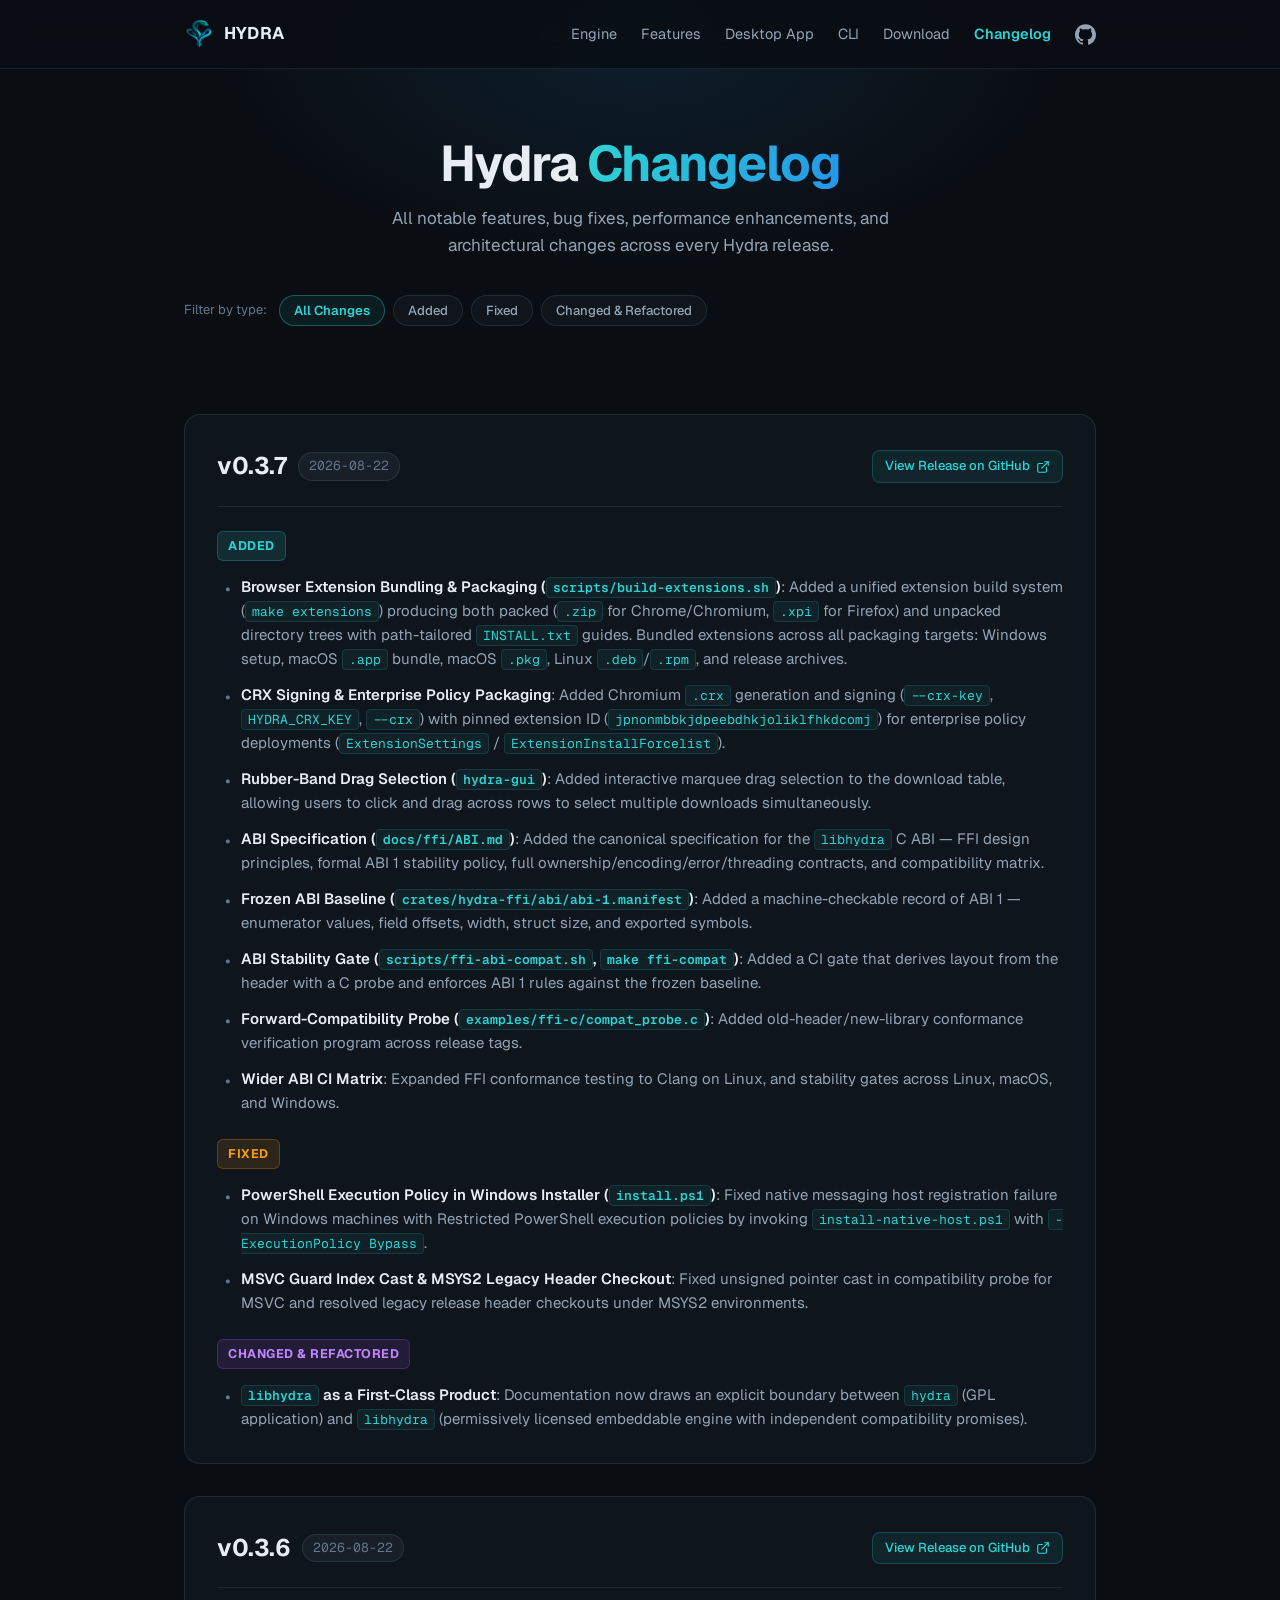
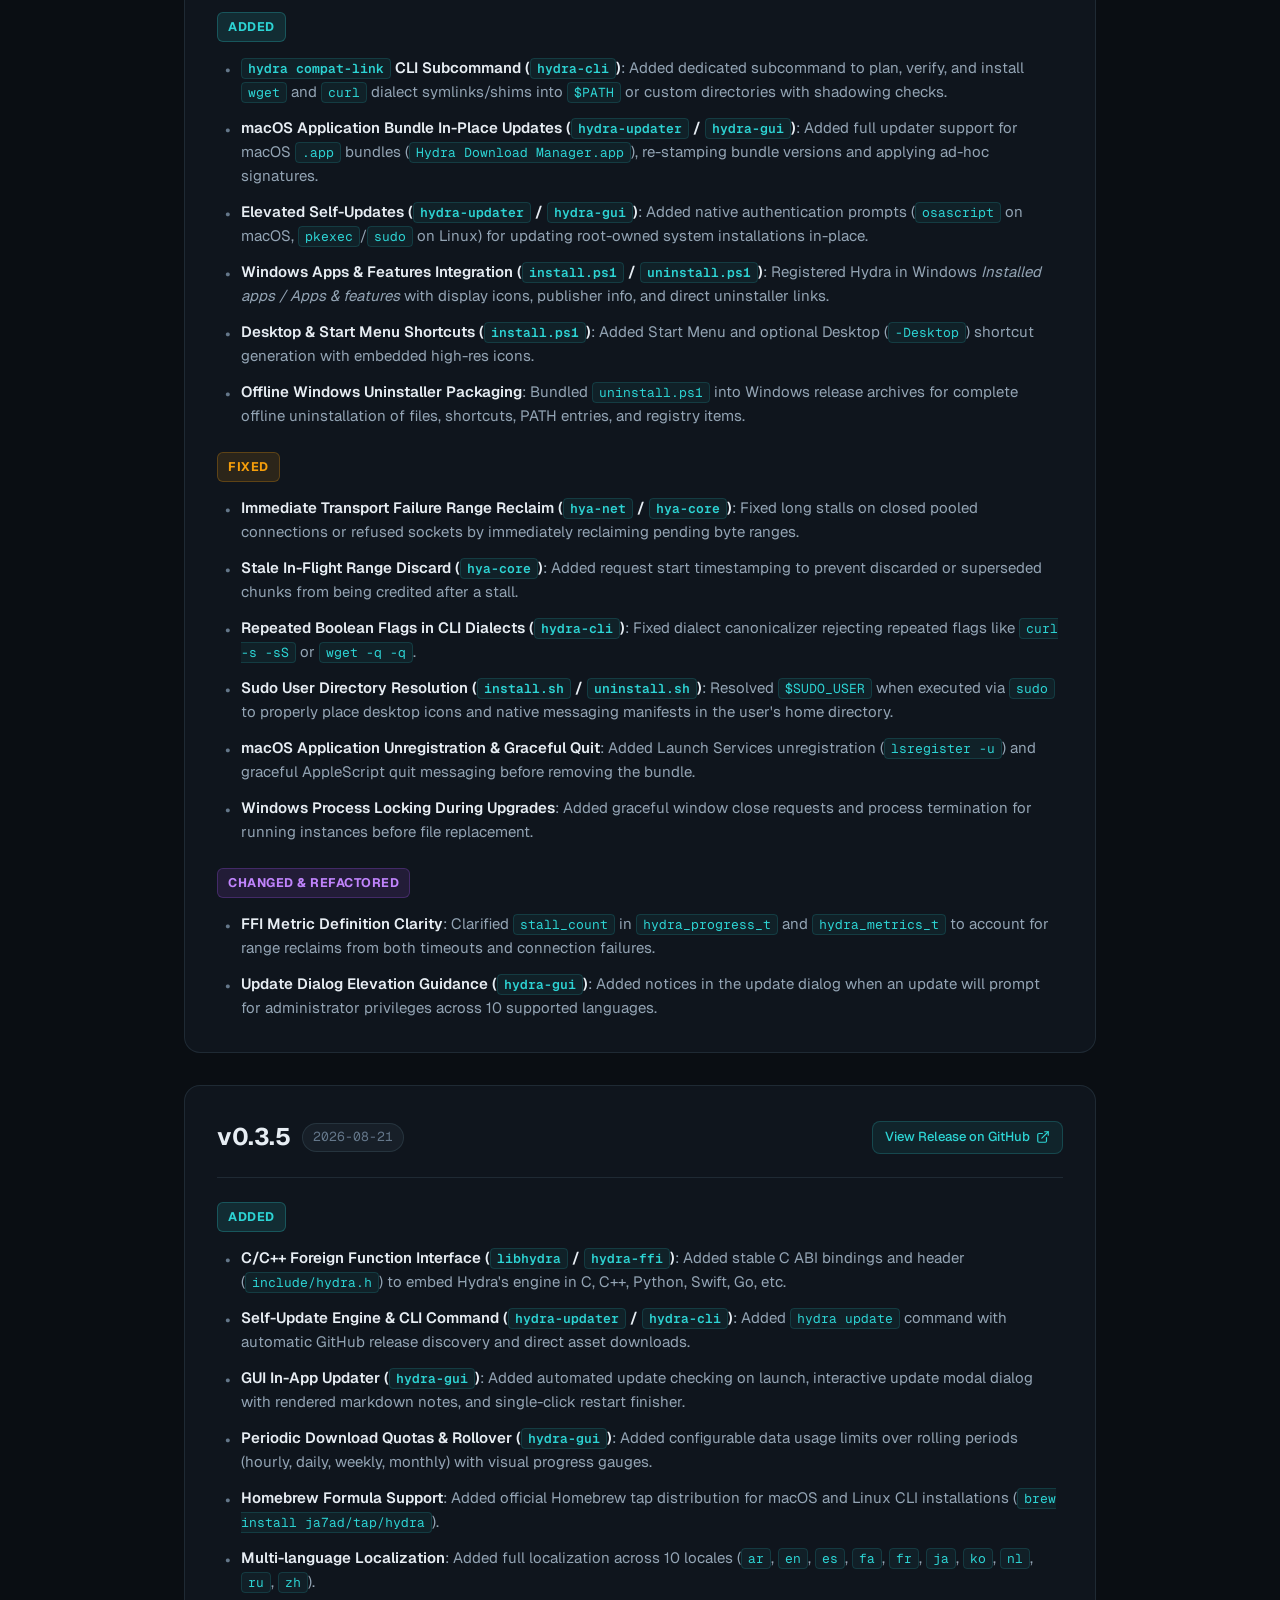
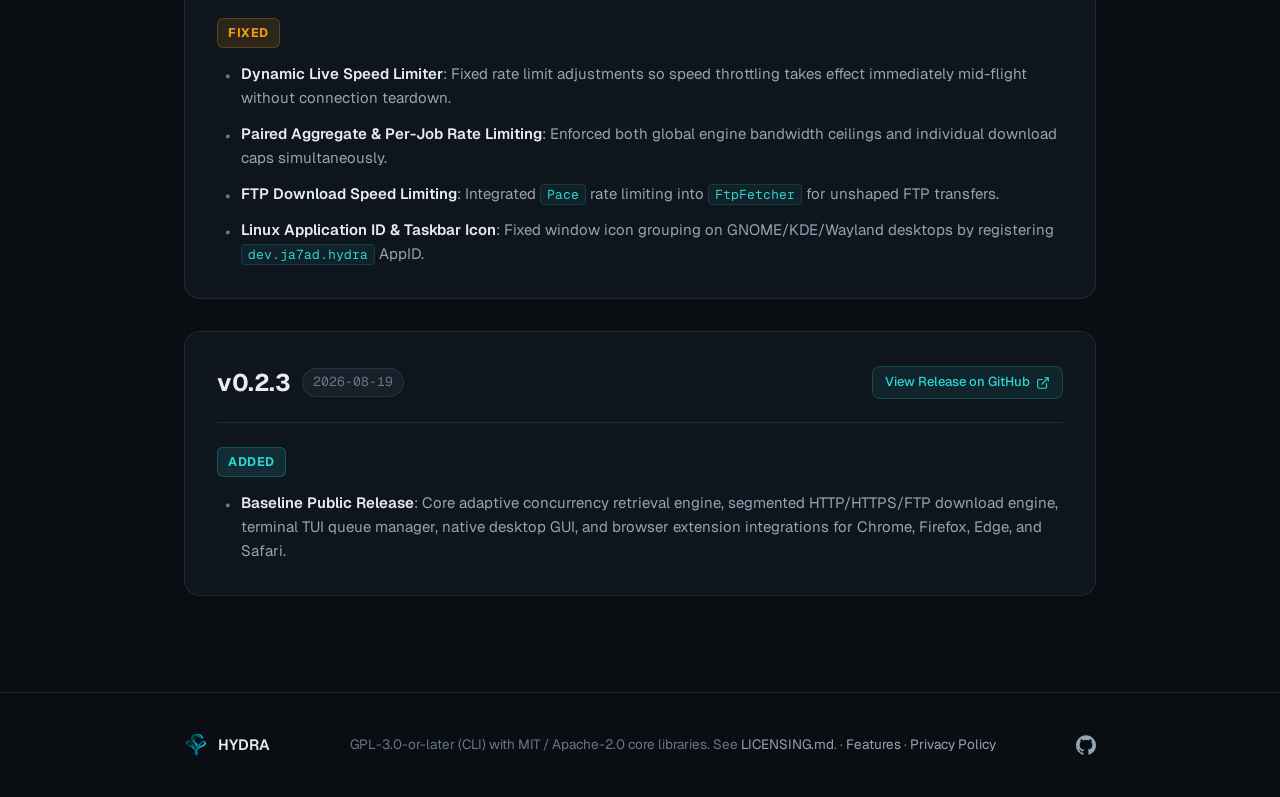
==== commit 8c32c0d9: "feat(docs): add features page" ====
--- a/docs/changelog.html
+++ b/docs/changelog.html
@@ -293,6 +293,7 @@
     </a>
     <div class="nav-links" id="nav-links">
       <a href="index.html#engine">Engine</a>
+      <a href="features.html">Features</a>
       <a href="index.html#app">Desktop App</a>
       <a href="index.html#cli">CLI</a>
       <a href="index.html#download">Download</a>
@@ -494,7 +495,7 @@
       <img src="logo.png" alt="" width="24" height="24">
       HYDRA
     </a>
-    <p>GPL-3.0-or-later (CLI) with MIT / Apache-2.0 core libraries. See <a href="https://github.com/ja7ad/hydra/blob/main/LICENSING.md">LICENSING.md</a>. · <a href="privacy.html">Privacy Policy</a></p>
+    <p>GPL-3.0-or-later (CLI) with MIT / Apache-2.0 core libraries. See <a href="https://github.com/ja7ad/hydra/blob/main/LICENSING.md">LICENSING.md</a>. · <a href="features.html">Features</a> · <a href="privacy.html">Privacy Policy</a></p>
     <div class="foot-social">
       <a href="https://github.com/ja7ad/hydra" aria-label="Hydra on GitHub">
         <svg viewBox="0 0 24 24" fill="currentColor" aria-hidden="true"><path d="M12 .297c-6.63 0-12 5.373-12 12 0 5.303 3.438 9.8 8.205 11.385.6.113.82-.258.82-.577 0-.285-.01-1.04-.015-2.04-3.338.724-4.042-1.61-4.042-1.61C4.422 18.07 3.633 17.7 3.633 17.7c-1.087-.744.084-.729.084-.729 1.205.084 1.838 1.236 1.838 1.236 1.07 1.835 2.809 1.305 3.495.998.108-.776.417-1.305.76-1.605-2.665-.3-5.466-1.332-5.466-5.93 0-1.31.465-2.38 1.235-3.22-.135-.303-.54-1.523.105-3.176 0 0 1.005-.322 3.3 1.23.96-.267 1.98-.399 3-.405 1.02.006 2.04.138 3 .405 2.28-1.552 3.285-1.23 3.285-1.23.645 1.653.24 2.873.12 3.176.765.84 1.23 1.91 1.23 3.22 0 4.61-2.805 5.625-5.475 5.92.42.36.81 1.096.81 2.22 0 1.606-.015 2.896-.015 3.286 0 .315.21.69.825.57C20.565 22.092 24 17.592 24 12.297c0-6.627-5.373-12-12-12"/></svg>
